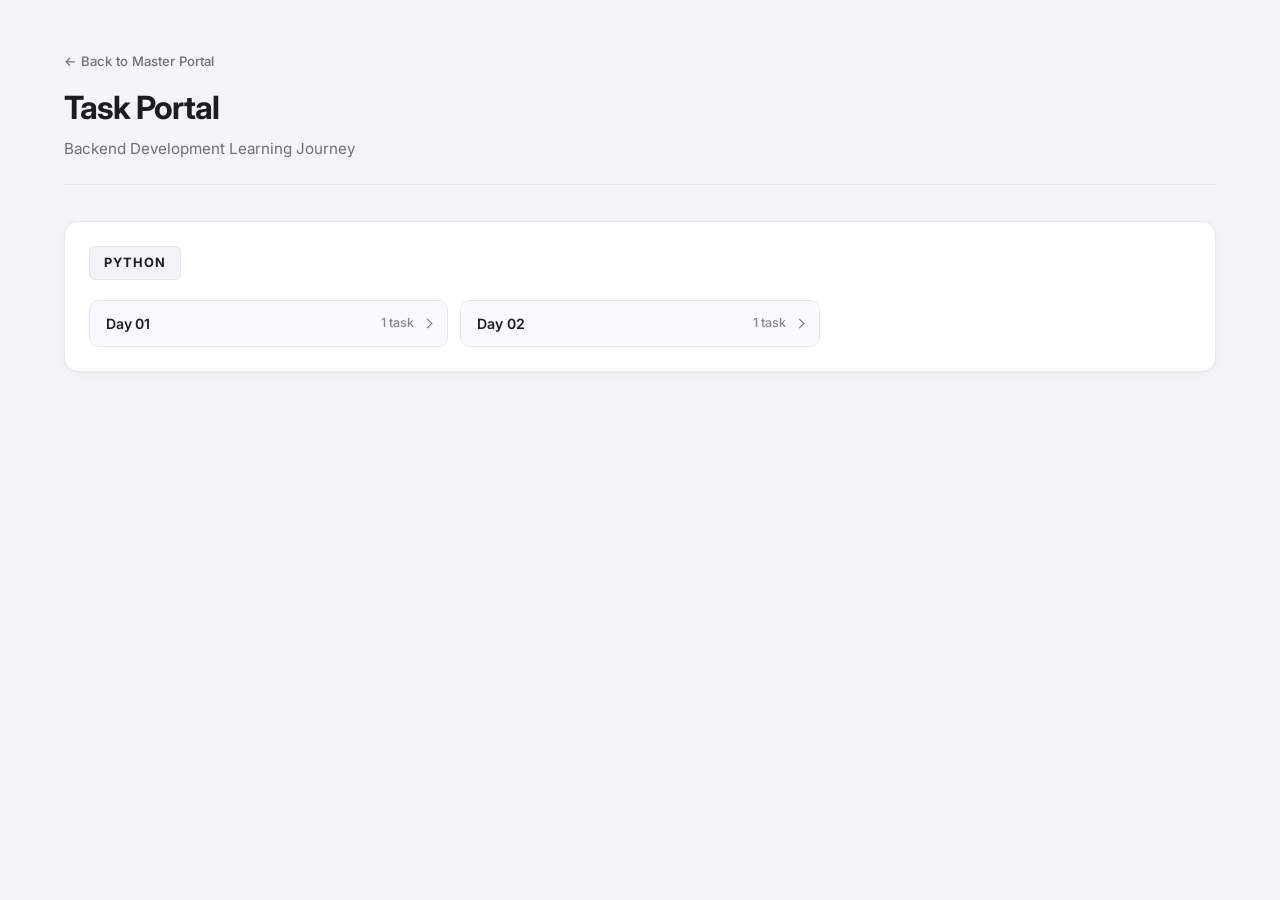
==== index.html @ 29683b1d "Open Python code in new browser tab via syntax-highlighted viewer" ====
<!DOCTYPE html>
<html lang="en">
<head>
    <meta charset="UTF-8">
    <meta name="viewport" content="width=device-width, initial-scale=1.0">
    <link rel="stylesheet" href="style.css">
    <title>Backend Task Portal</title>
</head>
<body>

    <header class="header">
        <a href="../index.html" class="back-link">&larr; Back to Master Portal</a>
        <h1>Task Portal</h1>
        <p>Backend Development Learning Journey</p>
    </header>

    <!-- PYTHON SECTION -->
    <div class="category-section">
        <h2>PYTHON</h2>

        <details class="day-item">
            <summary>
                <span class="day-title">Day 01</span>
                <span class="task-count">1 task</span>
            </summary>
            <div class="task-links">
                <a href="Python/Day1/pyd1.pdf" target="_blank" rel="noopener noreferrer">Written Task - Open PDF</a>
            </div>
        </details>

        <details class="day-item">
            <summary>
                <span class="day-title">Day 02</span>
                <span class="task-count">1 task</span>
            </summary>
            <div class="task-links">
                <a href="Python/Day2/matchcase.html" target="_blank" rel="noopener noreferrer">matchcase.py</a>
            </div>
        </details>
    </div>

</body>
</html>
---- style.css ----
@import url('https://fonts.googleapis.com/css2?family=Inter:wght@400;500;600;700;800&display=swap');

:root {
    /* Pure Minimalist Palette */
    --bg-page: #f5f5f7;
    --card-bg: #ffffff;
    --border-color: #e5e5ea;
    --border-hover: #d1d1d6;
    
    --text-primary: #1d1d1f;
    --text-secondary: #6e6e73;
    --text-muted: #86868b;
    
    /* Unified Badge & Pill Style */
    --subheading-bg: #f2f2f7;
    --subheading-text: #1d1d1f;
    --subheading-border: #e5e5ea;
    
    --pill-bg: #f2f2f7;
    --pill-text: #1d1d1f;
    --pill-border: #e5e5ea;
    
    --btn-hover-bg: #1d1d1f;
    --btn-hover-text: #ffffff;
    
    --shadow-card: 0 2px 8px rgba(0, 0, 0, 0.04), 0 1px 2px rgba(0, 0, 0, 0.02);
}

* {
    box-sizing: border-box;
    margin: 0;
    padding: 0;
}

body {
    font-family: -apple-system, BlinkMacSystemFont, "SF Pro Text", "Inter", "Segoe UI", Roboto, sans-serif;
    background-color: var(--bg-page);
    color: var(--text-primary);
    padding: 48px 24px 80px;
    max-width: 1200px;
    margin: 0 auto;
    line-height: 1.5;
    -webkit-font-smoothing: antialiased;
    -moz-osx-font-smoothing: grayscale;
}

/* Page Header */
.header {
    margin-bottom: 36px;
    padding-bottom: 24px;
    border-bottom: 1px solid var(--border-color);
}

.header h1 {
    font-size: 2rem;
    font-weight: 700;
    color: var(--text-primary);
    letter-spacing: -0.03em;
    margin-bottom: 6px;
}

.header p {
    font-size: 0.95rem;
    color: var(--text-secondary);
    font-weight: 400;
}

/* Category Sections */
.category-section {
    background: var(--card-bg);
    border: 1px solid var(--border-color);
    border-radius: 14px;
    padding: 24px;
    margin-bottom: 24px;
    display: grid;
    grid-template-columns: repeat(auto-fill, minmax(280px, 1fr));
    gap: 12px;
    align-items: start;
    box-shadow: var(--shadow-card);
}

/* Unified Subheading for all Categories (HTML, CSS, BOOTSTRAP, TAILWINDCSS) */
h2 {
    grid-column: 1 / -1;
    font-size: 0.8rem;
    font-weight: 700;
    color: var(--subheading-text);
    letter-spacing: 0.08em;
    text-transform: uppercase;
    display: inline-flex;
    align-items: center;
    gap: 8px;
    padding: 6px 14px;
    background-color: var(--subheading-bg);
    border: 1px solid var(--subheading-border);
    border-radius: 6px;
    width: fit-content;
    margin-bottom: 8px;
}

/* Day Accordion Item */
details.day-item {
    background: var(--card-bg);
    border: 1px solid var(--border-color);
    border-radius: 10px;
    overflow: hidden;
    transition: border-color 0.15s ease, box-shadow 0.15s ease;
}

details.day-item:hover {
    border-color: var(--border-hover);
}

details.day-item[open] {
    border-color: var(--border-hover);
    box-shadow: 0 2px 6px rgba(0, 0, 0, 0.03);
}

/* Accordion Summary / Header */
details.day-item summary {
    list-style: none;
    display: flex;
    align-items: center;
    justify-content: space-between;
    padding: 12px 16px;
    cursor: pointer;
    user-select: none;
    font-size: 0.88rem;
    background-color: #fafafc;
    transition: background-color 0.15s ease;
}

details.day-item summary::-webkit-details-marker {
    display: none;
}

details.day-item summary:hover {
    background-color: #f2f2f7;
}

/* Day Title */
.day-title {
    font-weight: 600;
    color: var(--text-primary);
    letter-spacing: -0.01em;
}

/* Task Count Badge & Chevron Container */
.task-count {
    display: inline-flex;
    align-items: center;
    gap: 8px;
    font-size: 0.78rem;
    font-weight: 500;
    color: var(--text-muted);
}

/* Minimalist Chevron Icon */
.task-count::after {
    content: "";
    display: inline-block;
    width: 6px;
    height: 6px;
    border-right: 1.5px solid var(--text-secondary);
    border-bottom: 1.5px solid var(--text-secondary);
    transform: rotate(-45deg);
    transition: transform 0.2s ease;
    margin-left: 2px;
}

details.day-item[open] .task-count::after {
    transform: rotate(45deg);
}

/* Task Links Container with Smooth Slide Down */
.task-links {
    padding: 14px 16px;
    border-top: 1px solid var(--border-color);
    background-color: #ffffff;
    display: flex;
    flex-wrap: wrap;
    gap: 6px;
    animation: slideDown 0.18s cubic-bezier(0.16, 1, 0.3, 1);
}

@keyframes slideDown {
    from {
        opacity: 0;
        transform: translateY(-4px);
    }
    to {
        opacity: 1;
        transform: translateY(0);
    }
}

/* Task Links / Buttons */
.task-links a {
    display: inline-flex;
    align-items: center;
    justify-content: center;
    text-decoration: none;
    font-size: 0.82rem;
    font-weight: 500;
    padding: 6px 12px;
    border-radius: 6px;
    background: var(--pill-bg);
    color: var(--pill-text);
    border: 1px solid var(--pill-border);
    transition: all 0.15s ease;
}

.task-links a:hover {
    background-color: var(--btn-hover-bg);
    color: var(--btn-hover-text);
    border-color: var(--btn-hover-bg);
    transform: translateY(-1px);
}

.no-task-note {
    font-size: 0.8rem;
    color: var(--text-muted);
    font-style: italic;
    padding: 6px 10px;
}

/* Responsive */
@media (max-width: 640px) {
    body {
        padding: 24px 16px;
    }

    .header h1 {
        font-size: 1.6rem;
    }

    .category-section {
        padding: 16px;
        grid-template-columns: 1fr;
        gap: 10px;
    }
}
.back-link {
    display: inline-flex;
    align-items: center;
    gap: 6px;
    font-size: 0.82rem;
    font-weight: 500;
    color: var(--text-secondary);
    text-decoration: none;
    margin-bottom: 12px;
    transition: color 0.15s ease, transform 0.15s ease;
}

.back-link:hover {
    color: var(--text-primary);
    transform: translateX(-2px);
}
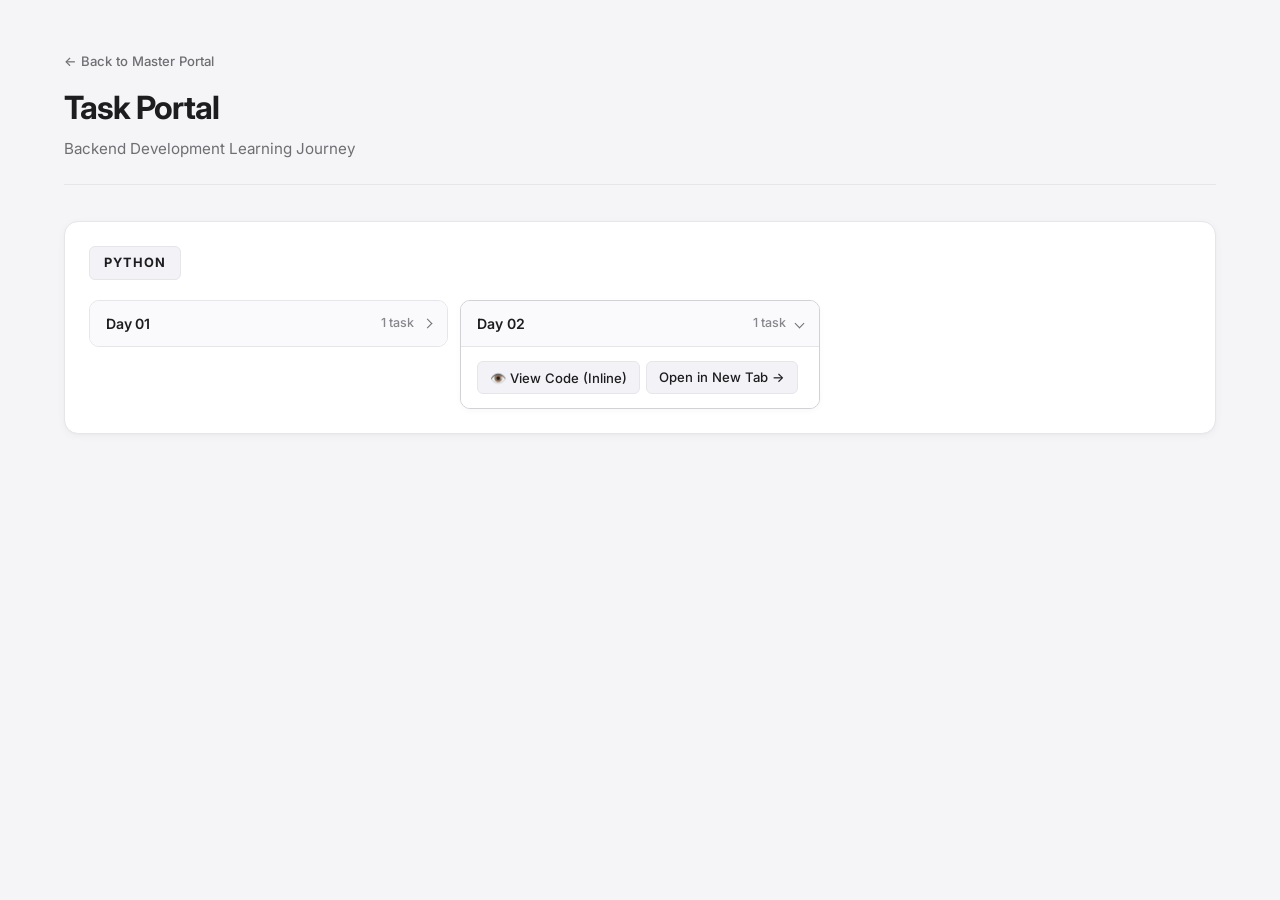
==== commit 5914346f: "Add inline code toggle and remove download links for instant in-browser viewing" ====
--- a/index.html
+++ b/index.html
@@ -28,16 +28,58 @@
             </div>
         </details>
 
-        <details class="day-item">
+        <details class="day-item" open>
             <summary>
                 <span class="day-title">Day 02</span>
                 <span class="task-count">1 task</span>
             </summary>
             <div class="task-links">
-                <a href="Python/Day2/matchcase.html" target="_blank" rel="noopener noreferrer">matchcase.py</a>
+                <button type="button" onclick="toggleCode('code-day2')">👁️ View Code (Inline)</button>
+                <a href="Python/Day2/matchcase.html" target="_blank" rel="noopener noreferrer">Open in New Tab &rarr;</a>
+                <div id="code-day2" class="code-preview-box">
+                    <pre><code><span class="var">choice</span> <span class="op">=</span> <span class="fn">int</span>(<span class="fn">input</span>(<span class="str">"Enter your choice 1-4: "</span>))
+<span class="kw">match</span> <span class="var">choice</span>:
+    <span class="kw">case</span> <span class="num">1</span>:
+        <span class="fn">print</span>(<span class="str">"Pizza"</span>)
+    <span class="kw">case</span> <span class="num">2</span>:
+        <span class="fn">print</span>(<span class="str">"Burger"</span>)
+    <span class="kw">case</span> <span class="num">3</span>:
+        <span class="fn">print</span>(<span class="str">"Pasta"</span>)
+    <span class="kw">case</span> <span class="num">4</span>:
+        <span class="fn">print</span>(<span class="str">"Fried Rice"</span>)
+    <span class="kw">case</span> <span class="kw">_</span>:
+        <span class="fn">print</span>(<span class="str">"Invalid choice"</span>)
+
+
+<span class="var">district</span> <span class="op">=</span> <span class="fn">input</span>(<span class="str">"Enter the district name: "</span>)
+<span class="kw">match</span> <span class="var">district</span>:
+    <span class="kw">case</span> <span class="str">"Chennai"</span>:
+        <span class="fn">print</span>(<span class="str">"Filter coffee"</span>)
+    <span class="kw">case</span> <span class="str">"Madurai"</span>:
+        <span class="fn">print</span>(<span class="str">"Jigarthanda"</span>)
+    <span class="kw">case</span> <span class="str">"Tirunelveli"</span>:
+        <span class="fn">print</span>(<span class="str">"Halwa"</span>)
+    <span class="kw">case</span> <span class="str">"Thoothukudi"</span>:
+        <span class="fn">print</span>(<span class="str">"Macaroons"</span>)
+    <span class="kw">case</span> <span class="str">"Dindigul"</span>:
+        <span class="fn">print</span>(<span class="str">"Biryani"</span>)
+    <span class="kw">case</span> <span class="str">"Coimbatore"</span>:
+        <span class="fn">print</span>(<span class="str">"Kothu Parotta"</span>)
+    <span class="kw">case</span> <span class="kw">_</span>:
+        <span class="fn">print</span>(<span class="str">"District not added yet"</span>)</code></pre>
+                </div>
             </div>
         </details>
     </div>
 
+    <script>
+        function toggleCode(id) {
+            const el = document.getElementById(id);
+            if (el) {
+                el.classList.toggle('show');
+            }
+        }
+    </script>
+
 </body>
 </html>
--- a/style.css
+++ b/style.css
@@ -195,6 +195,7 @@
 }
 
 /* Task Links / Buttons */
+.task-links button,
 .task-links a {
     display: inline-flex;
     align-items: center;
@@ -207,15 +208,46 @@
     background: var(--pill-bg);
     color: var(--pill-text);
     border: 1px solid var(--pill-border);
+    cursor: pointer;
+    font-family: inherit;
     transition: all 0.15s ease;
 }
 
+.task-links button:hover,
 .task-links a:hover {
     background-color: var(--btn-hover-bg);
     color: var(--btn-hover-text);
     border-color: var(--btn-hover-bg);
     transform: translateY(-1px);
 }
+
+/* Inline Code Preview */
+.code-preview-box {
+    width: 100%;
+    margin-top: 10px;
+    background: #1e1e24;
+    border-radius: 8px;
+    padding: 16px;
+    color: #d4d4d8;
+    font-family: "SFMono-Regular", Consolas, "Liberation Mono", Menlo, Courier, monospace;
+    font-size: 0.84rem;
+    line-height: 1.6;
+    overflow-x: auto;
+    display: none;
+}
+.code-preview-box.show {
+    display: block;
+    animation: slideDown 0.18s ease;
+}
+.code-preview-box pre {
+    margin: 0;
+}
+.code-preview-box .kw { color: #c678dd; font-weight: 600; }
+.code-preview-box .fn { color: #61afef; }
+.code-preview-box .str { color: #98c379; }
+.code-preview-box .num { color: #d19a66; }
+.code-preview-box .op { color: #56b6c2; }
+.code-preview-box .var { color: #e06c75; }
 
 .no-task-note {
     font-size: 0.8rem;
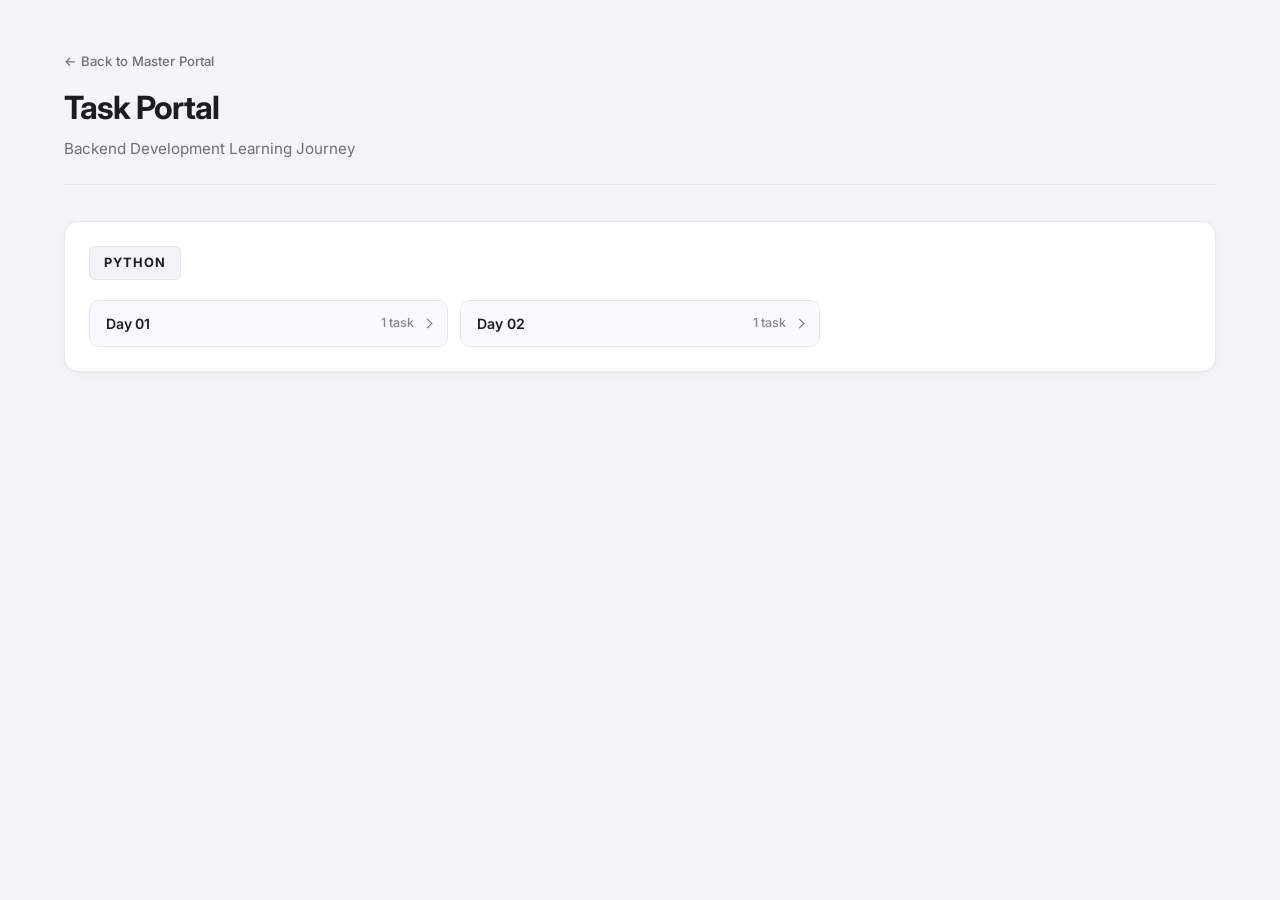
==== commit 3f618384: "Keep portal clean and provide download button inside code viewer" ====
--- a/index.html
+++ b/index.html
@@ -28,58 +28,16 @@
             </div>
         </details>
 
-        <details class="day-item" open>
+        <details class="day-item">
             <summary>
                 <span class="day-title">Day 02</span>
                 <span class="task-count">1 task</span>
             </summary>
             <div class="task-links">
-                <button type="button" onclick="toggleCode('code-day2')">👁️ View Code (Inline)</button>
-                <a href="Python/Day2/matchcase.html" target="_blank" rel="noopener noreferrer">Open in New Tab &rarr;</a>
-                <div id="code-day2" class="code-preview-box">
-                    <pre><code><span class="var">choice</span> <span class="op">=</span> <span class="fn">int</span>(<span class="fn">input</span>(<span class="str">"Enter your choice 1-4: "</span>))
-<span class="kw">match</span> <span class="var">choice</span>:
-    <span class="kw">case</span> <span class="num">1</span>:
-        <span class="fn">print</span>(<span class="str">"Pizza"</span>)
-    <span class="kw">case</span> <span class="num">2</span>:
-        <span class="fn">print</span>(<span class="str">"Burger"</span>)
-    <span class="kw">case</span> <span class="num">3</span>:
-        <span class="fn">print</span>(<span class="str">"Pasta"</span>)
-    <span class="kw">case</span> <span class="num">4</span>:
-        <span class="fn">print</span>(<span class="str">"Fried Rice"</span>)
-    <span class="kw">case</span> <span class="kw">_</span>:
-        <span class="fn">print</span>(<span class="str">"Invalid choice"</span>)
-
-
-<span class="var">district</span> <span class="op">=</span> <span class="fn">input</span>(<span class="str">"Enter the district name: "</span>)
-<span class="kw">match</span> <span class="var">district</span>:
-    <span class="kw">case</span> <span class="str">"Chennai"</span>:
-        <span class="fn">print</span>(<span class="str">"Filter coffee"</span>)
-    <span class="kw">case</span> <span class="str">"Madurai"</span>:
-        <span class="fn">print</span>(<span class="str">"Jigarthanda"</span>)
-    <span class="kw">case</span> <span class="str">"Tirunelveli"</span>:
-        <span class="fn">print</span>(<span class="str">"Halwa"</span>)
-    <span class="kw">case</span> <span class="str">"Thoothukudi"</span>:
-        <span class="fn">print</span>(<span class="str">"Macaroons"</span>)
-    <span class="kw">case</span> <span class="str">"Dindigul"</span>:
-        <span class="fn">print</span>(<span class="str">"Biryani"</span>)
-    <span class="kw">case</span> <span class="str">"Coimbatore"</span>:
-        <span class="fn">print</span>(<span class="str">"Kothu Parotta"</span>)
-    <span class="kw">case</span> <span class="kw">_</span>:
-        <span class="fn">print</span>(<span class="str">"District not added yet"</span>)</code></pre>
-                </div>
+                <a href="Python/Day2/matchcase.html" target="_blank" rel="noopener noreferrer">matchcase.py</a>
             </div>
         </details>
     </div>
 
-    <script>
-        function toggleCode(id) {
-            const el = document.getElementById(id);
-            if (el) {
-                el.classList.toggle('show');
-            }
-        }
-    </script>
-
 </body>
 </html>
--- a/style.css
+++ b/style.css
@@ -195,7 +195,6 @@
 }
 
 /* Task Links / Buttons */
-.task-links button,
 .task-links a {
     display: inline-flex;
     align-items: center;
@@ -208,46 +207,15 @@
     background: var(--pill-bg);
     color: var(--pill-text);
     border: 1px solid var(--pill-border);
-    cursor: pointer;
-    font-family: inherit;
     transition: all 0.15s ease;
 }
 
-.task-links button:hover,
 .task-links a:hover {
     background-color: var(--btn-hover-bg);
     color: var(--btn-hover-text);
     border-color: var(--btn-hover-bg);
     transform: translateY(-1px);
 }
-
-/* Inline Code Preview */
-.code-preview-box {
-    width: 100%;
-    margin-top: 10px;
-    background: #1e1e24;
-    border-radius: 8px;
-    padding: 16px;
-    color: #d4d4d8;
-    font-family: "SFMono-Regular", Consolas, "Liberation Mono", Menlo, Courier, monospace;
-    font-size: 0.84rem;
-    line-height: 1.6;
-    overflow-x: auto;
-    display: none;
-}
-.code-preview-box.show {
-    display: block;
-    animation: slideDown 0.18s ease;
-}
-.code-preview-box pre {
-    margin: 0;
-}
-.code-preview-box .kw { color: #c678dd; font-weight: 600; }
-.code-preview-box .fn { color: #61afef; }
-.code-preview-box .str { color: #98c379; }
-.code-preview-box .num { color: #d19a66; }
-.code-preview-box .op { color: #56b6c2; }
-.code-preview-box .var { color: #e06c75; }
 
 .no-task-note {
     font-size: 0.8rem;
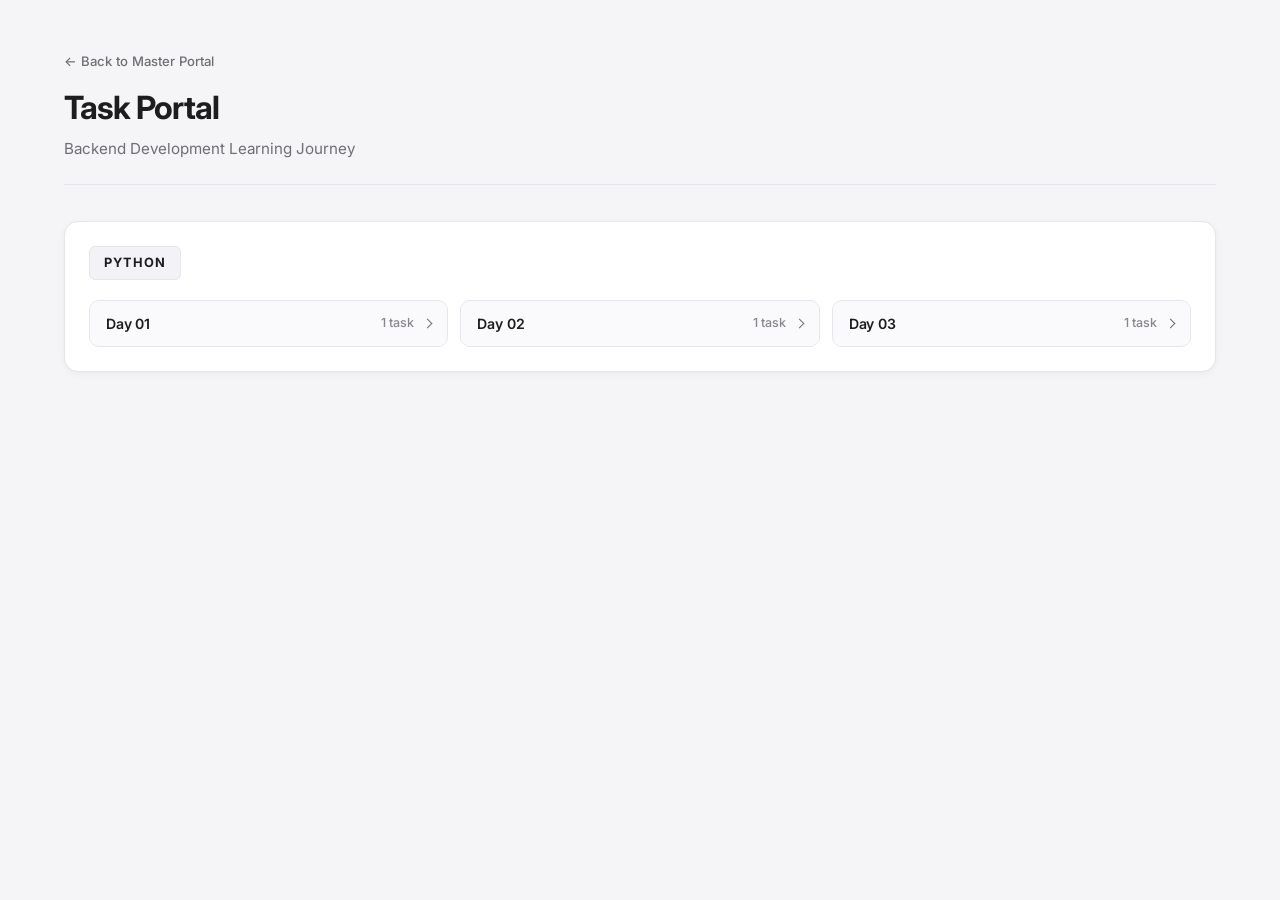
==== commit 344d4c51: "day3" ====
--- a/index.html
+++ b/index.html
@@ -34,7 +34,17 @@
                 <span class="task-count">1 task</span>
             </summary>
             <div class="task-links">
-                <a href="Python/Day2/matchcase.html" target="_blank" rel="noopener noreferrer">matchcase.py</a>
+                <a href="https://github.com/mohan-sakthivl/Backend_Journey/blob/main/Python/Day2/matchcase.py" target="_blank" rel="noopener noreferrer">matchcase.py</a>
+            </div>
+        </details>
+
+         <details class="day-item">
+            <summary>
+                <span class="day-title">Day 03</span>
+                <span class="task-count">1 task</span>
+            </summary>
+            <div class="task-links">
+                <a href="https://github.com/mohan-sakthivl/Backend_Journey/blob/main/Python/Day2/matchcase.py" target="_blank" rel="noopener noreferrer">loop.py</a>
             </div>
         </details>
     </div>
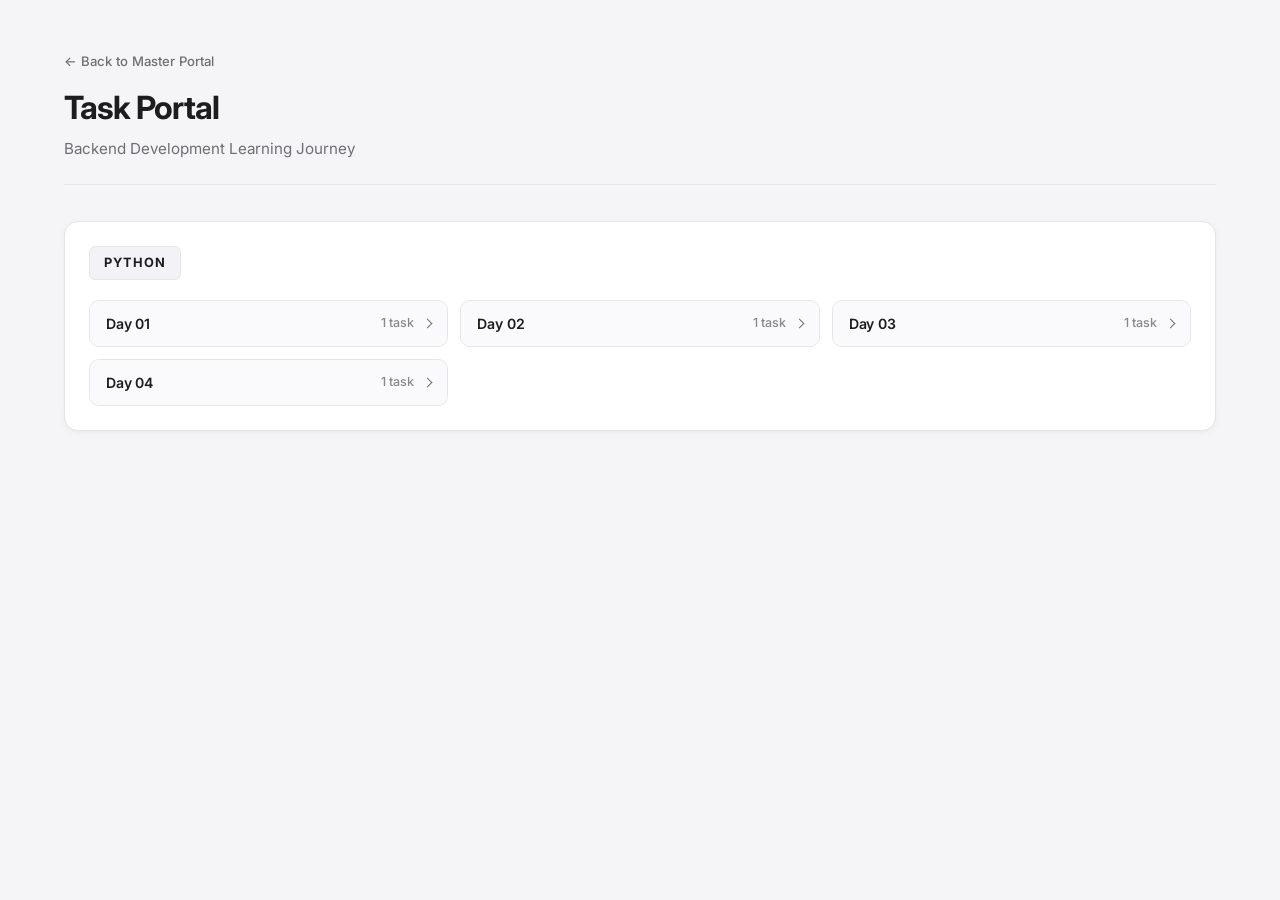
==== commit 0362a65e: "day5" ====
--- a/index.html
+++ b/index.html
@@ -38,13 +38,23 @@
             </div>
         </details>
 
-         <details class="day-item">
+        <details class="day-item">
             <summary>
                 <span class="day-title">Day 03</span>
                 <span class="task-count">1 task</span>
             </summary>
             <div class="task-links">
-                <a href="https://github.com/mohan-sakthivl/Backend_Journey/blob/main/Python/Day2/matchcase.py" target="_blank" rel="noopener noreferrer">loop.py</a>
+                <a href="https://github.com/mohan-sakthivl/Backend_Journey/blob/main/Python/Day3/loop.py" target="_blank" rel="noopener noreferrer">loop.py</a>
+            </div>
+        </details>
+
+        <details class="day-item">
+            <summary>
+                <span class="day-title">Day 04</span>
+                <span class="task-count">1 task</span>
+            </summary>
+            <div class="task-links">
+                <a href="https://github.com/mohan-sakthivl/Backend_Journey/blob/main/Python/Day4/while.py" target="_blank" rel="noopener noreferrer">while.py</a>
             </div>
         </details>
     </div>
